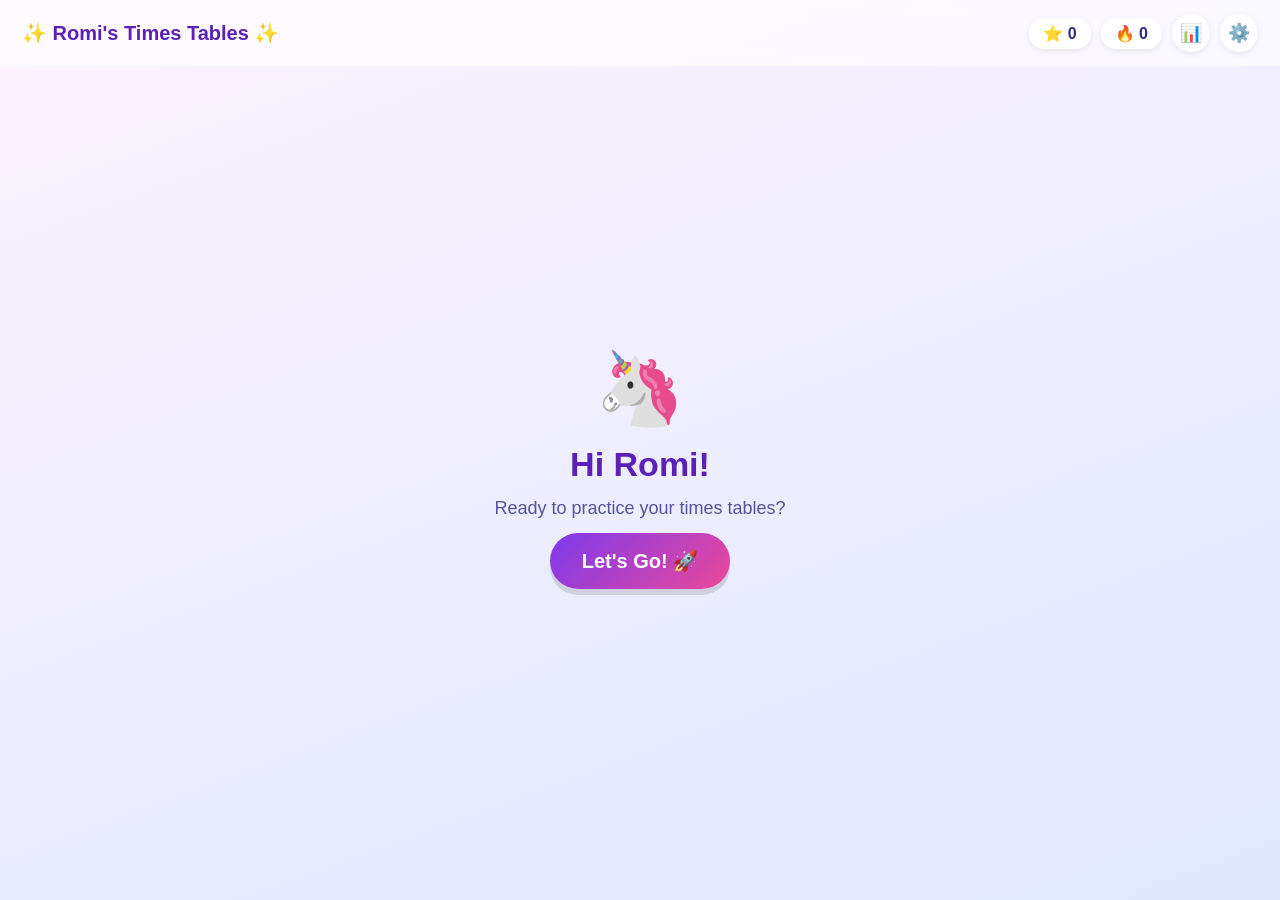
==== multiplication-table/index.html @ acfb4ffd "Add Romi's Times Tables Mac app Offline HTML/CSS/JS practice app: one multiplication question at a t" ====
<!DOCTYPE html>
<html lang="en">
<head>
<meta charset="UTF-8">
<meta name="viewport" content="width=device-width, initial-scale=1.0, maximum-scale=1.0, user-scalable=no">
<title>Romi's Times Tables</title>
<link rel="icon" href="data:image/svg+xml,%3Csvg xmlns='http://www.w3.org/2000/svg' viewBox='0 0 100 100'%3E%3Ctext y='.9em' font-size='90'%3E%E2%AD%90%EF%B8%8F%3C/text%3E%3C/svg%3E">
<link rel="apple-touch-icon" href="data:image/svg+xml,%3Csvg xmlns='http://www.w3.org/2000/svg' viewBox='0 0 100 100'%3E%3Crect width='100' height='100' rx='22' fill='%237C3AED'/%3E%3Ctext x='50' y='68' font-size='58' text-anchor='middle'%3E%E2%AD%90%3C/text%3E%3C/svg%3E">
<link rel="stylesheet" href="style.css">
</head>
<body>

<div id="app">

  <header class="topbar">
    <div class="brand">✨ Romi's Times Tables ✨</div>
    <div class="topbar-stats">
      <span class="pill" title="Stars earned">⭐ <span id="starCount">0</span></span>
      <span class="pill" title="Current streak">🔥 <span id="streakCount">0</span></span>
      <button id="progressBtn" class="icon-btn" title="See my progress">📊</button>
      <button id="settingsBtn" class="icon-btn" title="Settings (grown-ups)">⚙️</button>
    </div>
  </header>

  <main>

    <!-- START SCREEN -->
    <section id="startScreen" class="screen">
      <div class="mascot">🦄</div>
      <h1>Hi Romi!</h1>
      <p class="subtitle">Ready to practice your times tables?</p>
      <button id="startBtn" class="big-btn primary">Let's Go! 🚀</button>
      <p class="tiny-hint" id="startHint"></p>
    </section>

    <!-- PRACTICE SCREEN -->
    <section id="practiceScreen" class="screen hidden">
      <div class="question-card" id="questionCard">
        <div class="question" id="questionText">3 × 4</div>
        <div class="answer-row">
          <input type="number" inputmode="numeric" id="answerInput" class="answer-input" placeholder="?" autocomplete="off">
        </div>
        <div class="button-row">
          <button id="submitBtn" class="big-btn primary">Check ✅</button>
          <button id="dontKnowBtn" class="big-btn secondary">I don't know 🤔</button>
        </div>
      </div>

      <div id="feedback" class="feedback hidden">
        <div id="feedbackEmoji" class="feedback-emoji">🎉</div>
        <div id="feedbackMessage" class="feedback-message">Amazing!</div>
        <div id="feedbackAnswer" class="feedback-answer hidden"></div>
        <button id="nextBtn" class="big-btn primary">Next One ➡️</button>
      </div>

      <div id="confettiLayer" class="confetti-layer"></div>
    </section>

    <!-- PROGRESS SCREEN -->
    <section id="progressScreen" class="screen hidden">
      <h2>My Progress 📊</h2>
      <div class="progress-summary">
        <div class="stat-box"><div class="stat-num" id="statStars">0</div><div class="stat-label">Stars</div></div>
        <div class="stat-box"><div class="stat-num" id="statBest">0</div><div class="stat-label">Best streak</div></div>
        <div class="stat-box"><div class="stat-num" id="statKnown">0</div><div class="stat-label">Facts mastered</div></div>
        <div class="stat-box"><div class="stat-num" id="statTotal">0</div><div class="stat-label">Total facts</div></div>
      </div>

      <h3>Sticker Book 🎨</h3>
      <div id="stickerBook" class="sticker-book"></div>

      <h3>My Times Table Map</h3>
      <p class="legend">
        <span class="legend-item"><span class="swatch swatch-new"></span> New</span>
        <span class="legend-item"><span class="swatch swatch-learning"></span> Learning</span>
        <span class="legend-item"><span class="swatch swatch-known"></span> Known</span>
        <span class="legend-item"><span class="swatch swatch-mastered"></span> Mastered!</span>
      </p>
      <div id="factGrid" class="fact-grid"></div>

      <button id="backFromProgressBtn" class="big-btn primary">Back to Practice</button>
    </section>

    <!-- SETTINGS SCREEN (grown-ups) -->
    <section id="settingsScreen" class="screen hidden">
      <h2>Grown-up Settings ⚙️</h2>
      <p class="tiny-hint">Quick check so Romi doesn't wander in here by accident.</p>
      <div id="gateBox">
        <p id="gateQuestion" class="gate-question"></p>
        <input type="number" id="gateInput" class="answer-input" placeholder="?" autocomplete="off">
        <button id="gateSubmit" class="big-btn primary">Enter</button>
        <p id="gateError" class="gate-error hidden">Not quite — try again.</p>
      </div>
      <div id="settingsBody" class="hidden">
        <label class="settings-row">
          Times tables up to:
          <select id="maxTableSelect">
            <option value="5">5</option>
            <option value="10" selected>10</option>
            <option value="12">12</option>
          </select>
        </label>
        <label class="settings-row">
          Sound effects:
          <select id="soundSelect">
            <option value="on" selected>On</option>
            <option value="off">Off</option>
          </select>
        </label>
        <button id="resetProgressBtn" class="big-btn secondary">Reset All Progress</button>
        <p class="tiny-hint" id="resetConfirmHint"></p>
      </div>
      <button id="backFromSettingsBtn" class="big-btn primary">Done</button>
    </section>

  </main>
</div>

<script src="app.js"></script>
</body>
</html>
---- multiplication-table/style.css ----
:root {
  --purple: #7C3AED;
  --purple-dark: #5B21B6;
  --pink: #EC4899;
  --yellow: #FBBF24;
  --green: #22C55E;
  --green-dark: #15803D;
  --gray: #9CA3AF;
  --bg1: #FDF4FF;
  --bg2: #E0E7FF;
  --text: #312E81;
  --card-bg: #FFFFFF;
  --radius: 22px;
}

* { box-sizing: border-box; }

html, body {
  margin: 0;
  padding: 0;
  height: 100%;
  font-family: -apple-system, BlinkMacSystemFont, "SF Pro Rounded", "Avenir Next", "Trebuchet MS", sans-serif;
  color: var(--text);
  background: linear-gradient(160deg, var(--bg1), var(--bg2));
  overflow-x: hidden;
}

#app {
  min-height: 100vh;
  display: flex;
  flex-direction: column;
}

.topbar {
  display: flex;
  align-items: center;
  justify-content: space-between;
  padding: 14px 22px;
  background: rgba(255,255,255,0.6);
  backdrop-filter: blur(6px);
  position: sticky;
  top: 0;
  z-index: 10;
}

.brand {
  font-size: 20px;
  font-weight: 800;
  color: var(--purple-dark);
}

.topbar-stats {
  display: flex;
  align-items: center;
  gap: 10px;
}

.pill {
  background: white;
  border-radius: 999px;
  padding: 6px 14px;
  font-weight: 700;
  font-size: 16px;
  box-shadow: 0 2px 6px rgba(0,0,0,0.08);
}

.icon-btn {
  background: white;
  border: none;
  border-radius: 999px;
  width: 38px;
  height: 38px;
  font-size: 18px;
  cursor: pointer;
  box-shadow: 0 2px 6px rgba(0,0,0,0.08);
}
.icon-btn:hover { transform: scale(1.08); }

main {
  flex: 1;
  display: flex;
  align-items: center;
  justify-content: center;
  padding: 24px;
}

.screen {
  width: 100%;
  max-width: 640px;
  text-align: center;
  display: flex;
  flex-direction: column;
  align-items: center;
  gap: 14px;
}

.hidden { display: none !important; }

.mascot {
  font-size: 72px;
  animation: bob 2.4s ease-in-out infinite;
}

@keyframes bob {
  0%, 100% { transform: translateY(0); }
  50% { transform: translateY(-10px); }
}

h1 {
  font-size: 34px;
  margin: 0;
  color: var(--purple-dark);
}

.subtitle {
  font-size: 18px;
  color: var(--text);
  opacity: 0.8;
  margin: 0;
}

.tiny-hint {
  font-size: 13px;
  opacity: 0.55;
  margin-top: 4px;
}

.big-btn {
  font-size: 20px;
  font-weight: 800;
  padding: 16px 32px;
  border-radius: 999px;
  border: none;
  cursor: pointer;
  transition: transform 0.12s ease, box-shadow 0.12s ease;
  box-shadow: 0 6px 0 rgba(0,0,0,0.12);
}
.big-btn:active { transform: translateY(4px); box-shadow: 0 2px 0 rgba(0,0,0,0.12); }

.big-btn.primary {
  background: linear-gradient(135deg, var(--purple), var(--pink));
  color: white;
}

.big-btn.secondary {
  background: #F3F4F6;
  color: var(--text);
}

.question-card {
  background: var(--card-bg);
  border-radius: var(--radius);
  padding: 36px 40px;
  box-shadow: 0 10px 30px rgba(124, 58, 237, 0.15);
  width: 100%;
}

.question {
  font-size: 56px;
  font-weight: 900;
  color: var(--purple-dark);
  margin-bottom: 18px;
  letter-spacing: 2px;
}

.answer-row {
  margin-bottom: 20px;
}

.answer-input {
  font-size: 42px;
  font-weight: 800;
  text-align: center;
  width: 160px;
  padding: 10px;
  border-radius: 16px;
  border: 3px solid var(--bg2);
  outline: none;
  color: var(--purple-dark);
}
.answer-input:focus {
  border-color: var(--purple);
}

.button-row {
  display: flex;
  gap: 14px;
  justify-content: center;
  flex-wrap: wrap;
}

.feedback {
  background: var(--card-bg);
  border-radius: var(--radius);
  padding: 32px 40px;
  box-shadow: 0 10px 30px rgba(124, 58, 237, 0.15);
  width: 100%;
  display: flex;
  flex-direction: column;
  align-items: center;
  gap: 10px;
}

.feedback-emoji {
  font-size: 60px;
  animation: pop 0.4s ease;
}

@keyframes pop {
  0% { transform: scale(0.4); opacity: 0; }
  70% { transform: scale(1.15); opacity: 1; }
  100% { transform: scale(1); }
}

.feedback-message {
  font-size: 24px;
  font-weight: 800;
  color: var(--purple-dark);
}

.feedback-answer {
  font-size: 18px;
  opacity: 0.85;
}

.shake {
  animation: shake 0.4s ease;
}
@keyframes shake {
  0%, 100% { transform: translateX(0); }
  20% { transform: translateX(-8px); }
  40% { transform: translateX(8px); }
  60% { transform: translateX(-6px); }
  80% { transform: translateX(6px); }
}

.confetti-layer {
  position: fixed;
  inset: 0;
  pointer-events: none;
  overflow: hidden;
  z-index: 50;
}

.confetti-piece {
  position: absolute;
  top: -20px;
  width: 10px;
  height: 14px;
  border-radius: 3px;
  animation: fall linear forwards;
}

@keyframes fall {
  to {
    transform: translateY(105vh) rotate(540deg);
    opacity: 0.9;
  }
}

/* Progress screen */
.progress-summary {
  display: flex;
  gap: 12px;
  flex-wrap: wrap;
  justify-content: center;
  width: 100%;
}

.stat-box {
  background: white;
  border-radius: 16px;
  padding: 14px 18px;
  min-width: 110px;
  box-shadow: 0 4px 12px rgba(0,0,0,0.06);
}

.stat-num {
  font-size: 28px;
  font-weight: 900;
  color: var(--purple-dark);
}

.stat-label {
  font-size: 12px;
  opacity: 0.65;
  font-weight: 700;
  text-transform: uppercase;
}

.sticker-book {
  display: flex;
  flex-wrap: wrap;
  gap: 10px;
  justify-content: center;
  min-height: 50px;
  padding: 10px;
  background: white;
  border-radius: 16px;
  width: 100%;
  box-shadow: 0 4px 12px rgba(0,0,0,0.06);
}

.sticker {
  font-size: 32px;
  animation: pop 0.4s ease;
}

.sticker-locked {
  font-size: 32px;
  opacity: 0.25;
  filter: grayscale(1);
}

.legend {
  display: flex;
  gap: 14px;
  flex-wrap: wrap;
  justify-content: center;
  font-size: 13px;
  margin: 4px 0;
}

.legend-item {
  display: flex;
  align-items: center;
  gap: 5px;
}

.swatch {
  width: 14px;
  height: 14px;
  border-radius: 4px;
  display: inline-block;
}

.swatch-new { background: #E5E7EB; }
.swatch-learning { background: var(--yellow); }
.swatch-known { background: #86EFAC; }
.swatch-mastered { background: var(--green-dark); }

.fact-grid {
  display: grid;
  grid-template-columns: repeat(11, 1fr);
  gap: 3px;
  width: 100%;
  max-width: 560px;
  background: white;
  padding: 10px;
  border-radius: 16px;
  box-shadow: 0 4px 12px rgba(0,0,0,0.06);
}

.fact-cell {
  aspect-ratio: 1;
  display: flex;
  align-items: center;
  justify-content: center;
  font-size: 11px;
  font-weight: 700;
  border-radius: 4px;
  color: var(--text);
}

.fact-cell.header {
  font-weight: 800;
  color: var(--purple-dark);
  background: transparent !important;
}

.fact-cell.new { background: #E5E7EB; color: #9CA3AF; }
.fact-cell.learning { background: var(--yellow); }
.fact-cell.known { background: #86EFAC; }
.fact-cell.mastered { background: var(--green-dark); color: white; }

/* Settings */
.gate-question {
  font-size: 20px;
  font-weight: 700;
}

.gate-error {
  color: #DC2626;
  font-weight: 700;
}

.settings-row {
  display: flex;
  align-items: center;
  justify-content: space-between;
  gap: 12px;
  background: white;
  padding: 12px 18px;
  border-radius: 14px;
  font-weight: 700;
  width: 100%;
  max-width: 380px;
  margin: 0 auto 10px auto;
}

.settings-row select {
  font-size: 16px;
  padding: 6px 10px;
  border-radius: 8px;
  border: 2px solid var(--bg2);
}

@media (max-width: 480px) {
  .question { font-size: 42px; }
  .answer-input { font-size: 32px; width: 120px; }
  .fact-grid { grid-template-columns: repeat(11, 1fr); }
  .fact-cell { font-size: 9px; }
}
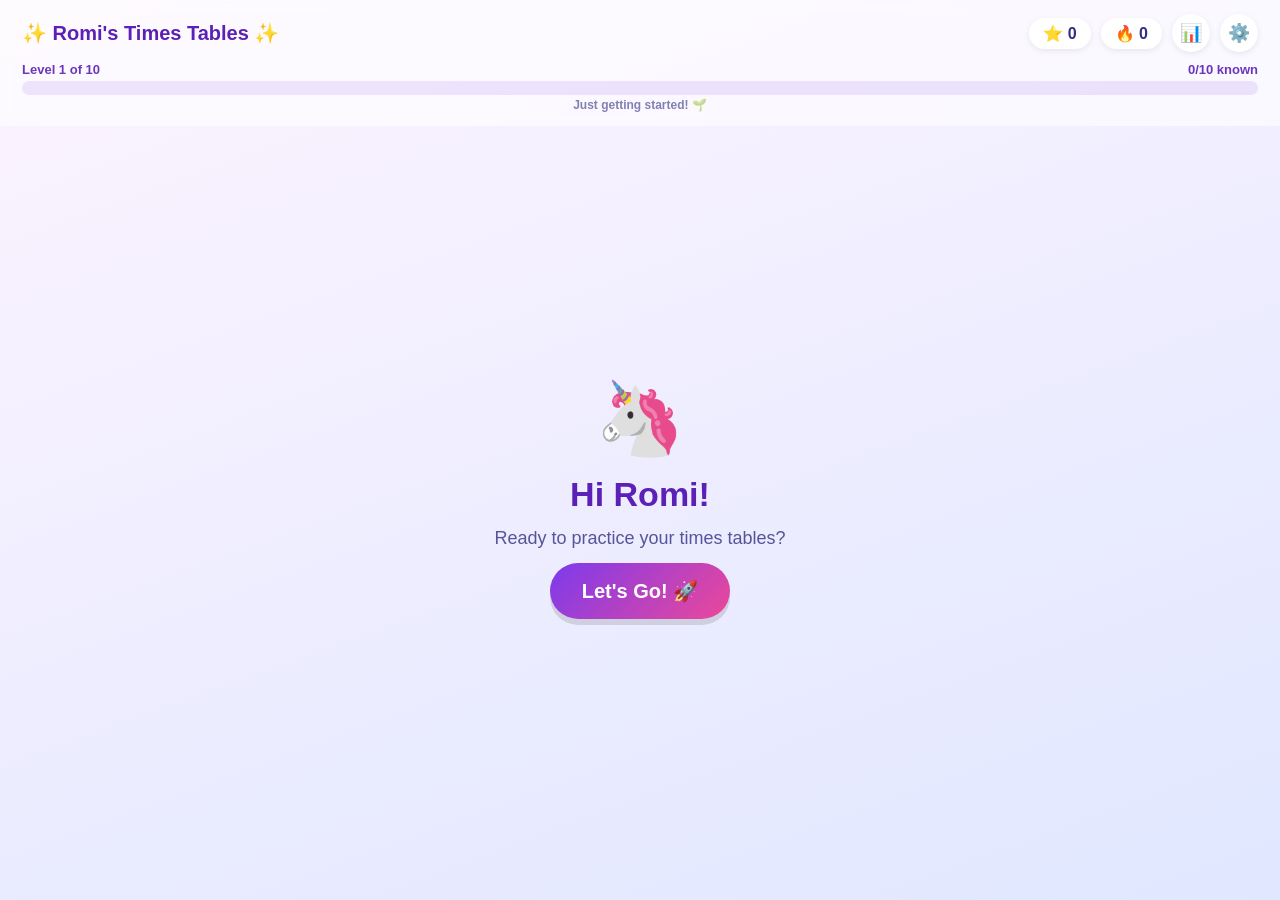
==== commit 605977ea: "Add 10 levels and a global level-progress score Splits the times table into 10 levels (taught easies" ====
--- a/multiplication-table/index.html
+++ b/multiplication-table/index.html
@@ -13,12 +13,24 @@
 <div id="app">
 
   <header class="topbar">
-    <div class="brand">✨ Romi's Times Tables ✨</div>
-    <div class="topbar-stats">
-      <span class="pill" title="Stars earned">⭐ <span id="starCount">0</span></span>
-      <span class="pill" title="Current streak">🔥 <span id="streakCount">0</span></span>
-      <button id="progressBtn" class="icon-btn" title="See my progress">📊</button>
-      <button id="settingsBtn" class="icon-btn" title="Settings (grown-ups)">⚙️</button>
+    <div class="topbar-row">
+      <div class="brand">✨ Romi's Times Tables ✨</div>
+      <div class="topbar-stats">
+        <span class="pill" title="Stars earned">⭐ <span id="starCount">0</span></span>
+        <span class="pill" title="Current streak">🔥 <span id="streakCount">0</span></span>
+        <button id="progressBtn" class="icon-btn" title="See my progress">📊</button>
+        <button id="settingsBtn" class="icon-btn" title="Settings (grown-ups)">⚙️</button>
+      </div>
+    </div>
+    <div class="level-bar" title="How close Romi is to finishing this level">
+      <div class="level-bar-label">
+        <span id="levelBadge">Level 1 of 10</span>
+        <span id="levelProgressText">0/0 known</span>
+      </div>
+      <div class="level-bar-track">
+        <div class="level-bar-fill" id="levelProgressFill"></div>
+      </div>
+      <div class="level-bar-hint" id="levelProgressHint"></div>
     </div>
   </header>
 
@@ -69,8 +81,12 @@
       <h3>Sticker Book 🎨</h3>
       <div id="stickerBook" class="sticker-book"></div>
 
+      <h3>My Levels</h3>
+      <div id="levelList" class="level-list"></div>
+
       <h3>My Times Table Map</h3>
       <p class="legend">
+        <span class="legend-item">🔒 Locked</span>
         <span class="legend-item"><span class="swatch swatch-new"></span> New</span>
         <span class="legend-item"><span class="swatch swatch-learning"></span> Learning</span>
         <span class="legend-item"><span class="swatch swatch-known"></span> Known</span>
--- a/multiplication-table/style.css
+++ b/multiplication-table/style.css
@@ -33,14 +33,22 @@
 
 .topbar {
   display: flex;
-  align-items: center;
-  justify-content: space-between;
+  flex-direction: column;
+  gap: 10px;
   padding: 14px 22px;
   background: rgba(255,255,255,0.6);
   backdrop-filter: blur(6px);
   position: sticky;
   top: 0;
   z-index: 10;
+}
+
+.topbar-row {
+  display: flex;
+  align-items: center;
+  justify-content: space-between;
+  flex-wrap: wrap;
+  gap: 8px;
 }
 
 .brand {
@@ -76,6 +84,44 @@
 }
 .icon-btn:hover { transform: scale(1.08); }
 
+.level-bar {
+  width: 100%;
+}
+
+.level-bar-label {
+  display: flex;
+  align-items: center;
+  justify-content: space-between;
+  font-size: 13px;
+  font-weight: 800;
+  color: var(--purple-dark);
+  opacity: 0.9;
+  margin-bottom: 4px;
+}
+
+.level-bar-track {
+  width: 100%;
+  height: 14px;
+  background: rgba(124, 58, 237, 0.12);
+  border-radius: 999px;
+  overflow: hidden;
+}
+
+.level-bar-fill {
+  height: 100%;
+  border-radius: 999px;
+  background: linear-gradient(90deg, var(--purple), var(--pink));
+  transition: width 0.5s ease;
+}
+
+.level-bar-hint {
+  text-align: center;
+  font-size: 12px;
+  font-weight: 700;
+  opacity: 0.6;
+  margin-top: 3px;
+}
+
 main {
   flex: 1;
   display: flex;
@@ -312,6 +358,37 @@
   filter: grayscale(1);
 }
 
+.level-list {
+  display: flex;
+  flex-direction: column;
+  gap: 6px;
+  width: 100%;
+  max-width: 380px;
+}
+
+.level-row {
+  display: flex;
+  align-items: center;
+  gap: 10px;
+  background: white;
+  padding: 8px 14px;
+  border-radius: 12px;
+  font-weight: 700;
+  box-shadow: 0 2px 6px rgba(0,0,0,0.05);
+}
+
+.level-row-name { flex: 1; text-align: left; }
+.level-row-count { font-size: 13px; opacity: 0.7; }
+
+.level-row.current {
+  background: #F5F3FF;
+  border: 2px solid var(--purple);
+}
+
+.level-row.locked {
+  opacity: 0.55;
+}
+
 .legend {
   display: flex;
   gap: 14px;
@@ -372,6 +449,7 @@
 .fact-cell.learning { background: var(--yellow); }
 .fact-cell.known { background: #86EFAC; }
 .fact-cell.mastered { background: var(--green-dark); color: white; }
+.fact-cell.locked { background: #F3F4F6; color: #D1D5DB; opacity: 0.7; font-size: 9px; }
 
 /* Settings */
 .gate-question {
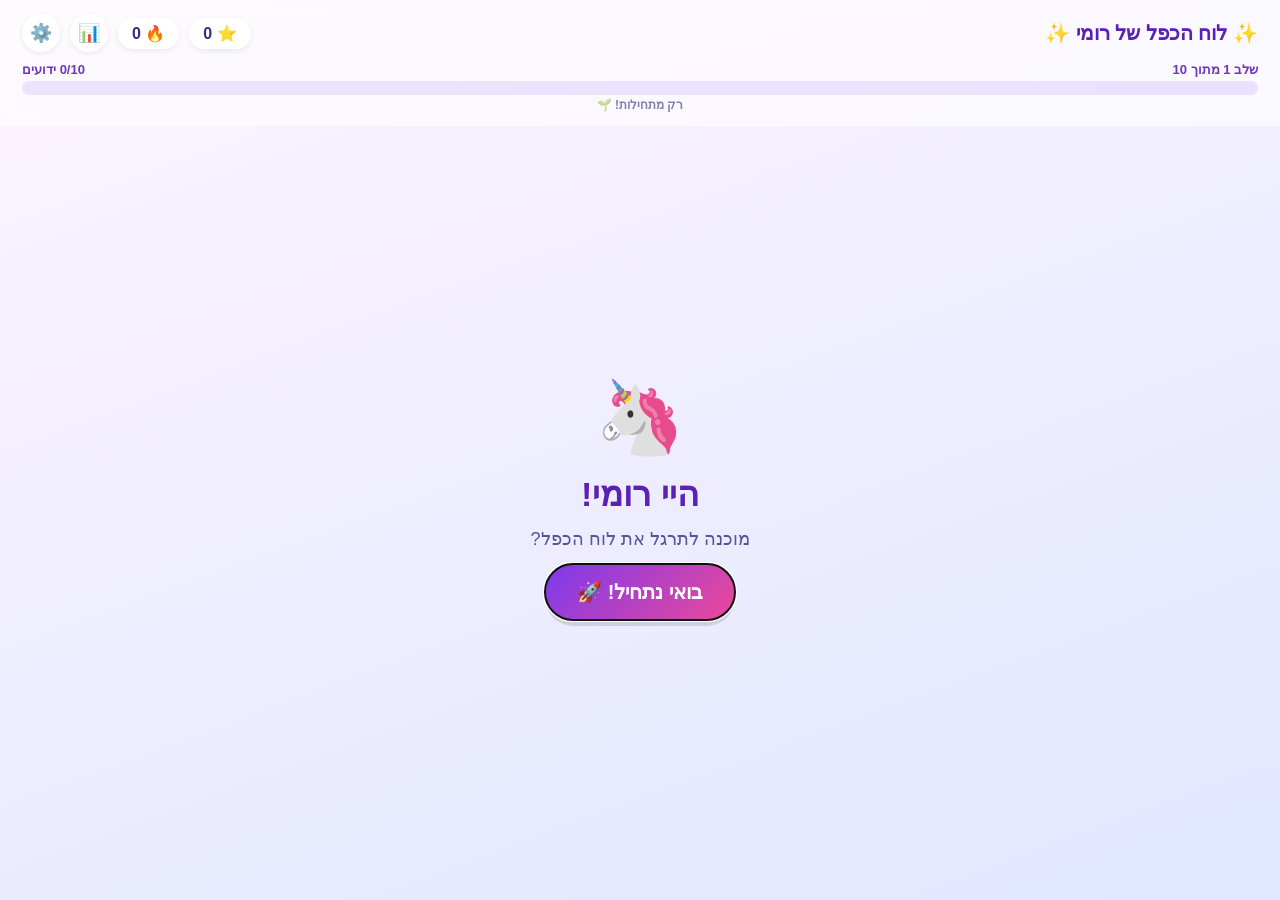
==== commit 67201ee2: "Translate both apps to Hebrew and make the core loop keyboard-first - All user-facing text (titles, " ====
--- a/multiplication-table/index.html
+++ b/multiplication-table/index.html
@@ -1,9 +1,9 @@
 <!DOCTYPE html>
-<html lang="en">
+<html lang="he" dir="rtl">
 <head>
 <meta charset="UTF-8">
 <meta name="viewport" content="width=device-width, initial-scale=1.0, maximum-scale=1.0, user-scalable=no">
-<title>Romi's Times Tables</title>
+<title>לוח הכפל של רומי</title>
 <link rel="icon" href="data:image/svg+xml,%3Csvg xmlns='http://www.w3.org/2000/svg' viewBox='0 0 100 100'%3E%3Ctext y='.9em' font-size='90'%3E%E2%AD%90%EF%B8%8F%3C/text%3E%3C/svg%3E">
 <link rel="apple-touch-icon" href="data:image/svg+xml,%3Csvg xmlns='http://www.w3.org/2000/svg' viewBox='0 0 100 100'%3E%3Crect width='100' height='100' rx='22' fill='%237C3AED'/%3E%3Ctext x='50' y='68' font-size='58' text-anchor='middle'%3E%E2%AD%90%3C/text%3E%3C/svg%3E">
 <link rel="stylesheet" href="style.css">
@@ -14,18 +14,18 @@
 
   <header class="topbar">
     <div class="topbar-row">
-      <div class="brand">✨ Romi's Times Tables ✨</div>
+      <div class="brand">✨ לוח הכפל של רומי ✨</div>
       <div class="topbar-stats">
-        <span class="pill" title="Stars earned">⭐ <span id="starCount">0</span></span>
-        <span class="pill" title="Current streak">🔥 <span id="streakCount">0</span></span>
-        <button id="progressBtn" class="icon-btn" title="See my progress">📊</button>
-        <button id="settingsBtn" class="icon-btn" title="Settings (grown-ups)">⚙️</button>
+        <span class="pill" title="כוכבים שנצברו">⭐ <span id="starCount">0</span></span>
+        <span class="pill" title="רצף נוכחי">🔥 <span id="streakCount">0</span></span>
+        <button id="progressBtn" class="icon-btn" title="ההתקדמות שלי">📊</button>
+        <button id="settingsBtn" class="icon-btn" title="הגדרות (למבוגרים)">⚙️</button>
       </div>
     </div>
-    <div class="level-bar" title="How close Romi is to finishing this level">
+    <div class="level-bar" title="כמה רומי קרובה לסיים את השלב הזה">
       <div class="level-bar-label">
-        <span id="levelBadge">Level 1 of 10</span>
-        <span id="levelProgressText">0/0 known</span>
+        <span id="levelBadge">שלב 1 מתוך 10</span>
+        <span id="levelProgressText">0/0 ידועים</span>
       </div>
       <div class="level-bar-track">
         <div class="level-bar-fill" id="levelProgressFill"></div>
@@ -39,9 +39,9 @@
     <!-- START SCREEN -->
     <section id="startScreen" class="screen">
       <div class="mascot">🦄</div>
-      <h1>Hi Romi!</h1>
-      <p class="subtitle">Ready to practice your times tables?</p>
-      <button id="startBtn" class="big-btn primary">Let's Go! 🚀</button>
+      <h1>היי רומי!</h1>
+      <p class="subtitle">מוכנה לתרגל את לוח הכפל?</p>
+      <button id="startBtn" class="big-btn primary">בואי נתחיל! 🚀</button>
       <p class="tiny-hint" id="startHint"></p>
     </section>
 
@@ -53,16 +53,16 @@
           <input type="number" inputmode="numeric" id="answerInput" class="answer-input" placeholder="?" autocomplete="off">
         </div>
         <div class="button-row">
-          <button id="submitBtn" class="big-btn primary">Check ✅</button>
-          <button id="dontKnowBtn" class="big-btn secondary">I don't know 🤔</button>
+          <button id="submitBtn" class="big-btn primary">בדיקה ✅</button>
+          <button id="dontKnowBtn" class="big-btn secondary">אני לא בטוחה 🤔</button>
         </div>
       </div>
 
       <div id="feedback" class="feedback hidden">
         <div id="feedbackEmoji" class="feedback-emoji">🎉</div>
-        <div id="feedbackMessage" class="feedback-message">Amazing!</div>
+        <div id="feedbackMessage" class="feedback-message">מדהים!</div>
         <div id="feedbackAnswer" class="feedback-answer hidden"></div>
-        <button id="nextBtn" class="big-btn primary">Next One ➡️</button>
+        <button id="nextBtn" class="big-btn primary">⬅️ התרגיל הבא</button>
       </div>
 
       <div id="confettiLayer" class="confetti-layer"></div>
@@ -70,46 +70,46 @@
 
     <!-- PROGRESS SCREEN -->
     <section id="progressScreen" class="screen hidden">
-      <h2>My Progress 📊</h2>
+      <h2>ההתקדמות שלי 📊</h2>
       <div class="progress-summary">
-        <div class="stat-box"><div class="stat-num" id="statStars">0</div><div class="stat-label">Stars</div></div>
-        <div class="stat-box"><div class="stat-num" id="statBest">0</div><div class="stat-label">Best streak</div></div>
-        <div class="stat-box"><div class="stat-num" id="statKnown">0</div><div class="stat-label">Facts mastered</div></div>
-        <div class="stat-box"><div class="stat-num" id="statTotal">0</div><div class="stat-label">Total facts</div></div>
+        <div class="stat-box"><div class="stat-num" id="statStars">0</div><div class="stat-label">כוכבים</div></div>
+        <div class="stat-box"><div class="stat-num" id="statBest">0</div><div class="stat-label">רצף שיא</div></div>
+        <div class="stat-box"><div class="stat-num" id="statKnown">0</div><div class="stat-label">תרגילים שאני יודעת</div></div>
+        <div class="stat-box"><div class="stat-num" id="statTotal">0</div><div class="stat-label">סה"כ תרגילים</div></div>
       </div>
 
-      <h3>Sticker Book 🎨</h3>
+      <h3>אלבום המדבקות 🎨</h3>
       <div id="stickerBook" class="sticker-book"></div>
 
-      <h3>My Levels</h3>
+      <h3>השלבים שלי</h3>
       <div id="levelList" class="level-list"></div>
 
-      <h3>My Times Table Map</h3>
+      <h3>מפת לוח הכפל שלי</h3>
       <p class="legend">
-        <span class="legend-item">🔒 Locked</span>
-        <span class="legend-item"><span class="swatch swatch-new"></span> New</span>
-        <span class="legend-item"><span class="swatch swatch-learning"></span> Learning</span>
-        <span class="legend-item"><span class="swatch swatch-known"></span> Known</span>
-        <span class="legend-item"><span class="swatch swatch-mastered"></span> Mastered!</span>
+        <span class="legend-item">🔒 נעול</span>
+        <span class="legend-item"><span class="swatch swatch-new"></span> חדש</span>
+        <span class="legend-item"><span class="swatch swatch-learning"></span> לומדת</span>
+        <span class="legend-item"><span class="swatch swatch-known"></span> יודעת</span>
+        <span class="legend-item"><span class="swatch swatch-mastered"></span> שולטת!</span>
       </p>
       <div id="factGrid" class="fact-grid"></div>
 
-      <button id="backFromProgressBtn" class="big-btn primary">Back to Practice</button>
+      <button id="backFromProgressBtn" class="big-btn primary">בחזרה לתרגול</button>
     </section>
 
     <!-- SETTINGS SCREEN (grown-ups) -->
     <section id="settingsScreen" class="screen hidden">
-      <h2>Grown-up Settings ⚙️</h2>
-      <p class="tiny-hint">Quick check so Romi doesn't wander in here by accident.</p>
+      <h2>הגדרות למבוגרים ⚙️</h2>
+      <p class="tiny-hint">בדיקה קטנה כדי שרומי לא תיכנס לכאן בטעות.</p>
       <div id="gateBox">
         <p id="gateQuestion" class="gate-question"></p>
         <input type="number" id="gateInput" class="answer-input" placeholder="?" autocomplete="off">
-        <button id="gateSubmit" class="big-btn primary">Enter</button>
-        <p id="gateError" class="gate-error hidden">Not quite — try again.</p>
+        <button id="gateSubmit" class="big-btn primary">כניסה</button>
+        <p id="gateError" class="gate-error hidden">לא בדיוק — נסו שוב.</p>
       </div>
       <div id="settingsBody" class="hidden">
         <label class="settings-row">
-          Times tables up to:
+          לוח הכפל עד:
           <select id="maxTableSelect">
             <option value="5">5</option>
             <option value="10" selected>10</option>
@@ -117,16 +117,16 @@
           </select>
         </label>
         <label class="settings-row">
-          Sound effects:
+          אפקטים קוליים:
           <select id="soundSelect">
-            <option value="on" selected>On</option>
-            <option value="off">Off</option>
+            <option value="on" selected>פועל</option>
+            <option value="off">כבוי</option>
           </select>
         </label>
-        <button id="resetProgressBtn" class="big-btn secondary">Reset All Progress</button>
+        <button id="resetProgressBtn" class="big-btn secondary">איפוס כל ההתקדמות</button>
         <p class="tiny-hint" id="resetConfirmHint"></p>
       </div>
-      <button id="backFromSettingsBtn" class="big-btn primary">Done</button>
+      <button id="backFromSettingsBtn" class="big-btn primary">סיימתי</button>
     </section>
 
   </main>
--- a/multiplication-table/style.css
+++ b/multiplication-table/style.css
@@ -377,7 +377,7 @@
   box-shadow: 0 2px 6px rgba(0,0,0,0.05);
 }
 
-.level-row-name { flex: 1; text-align: left; }
+.level-row-name { flex: 1; text-align: start; }
 .level-row-count { font-size: 13px; opacity: 0.7; }
 
 .level-row.current {
